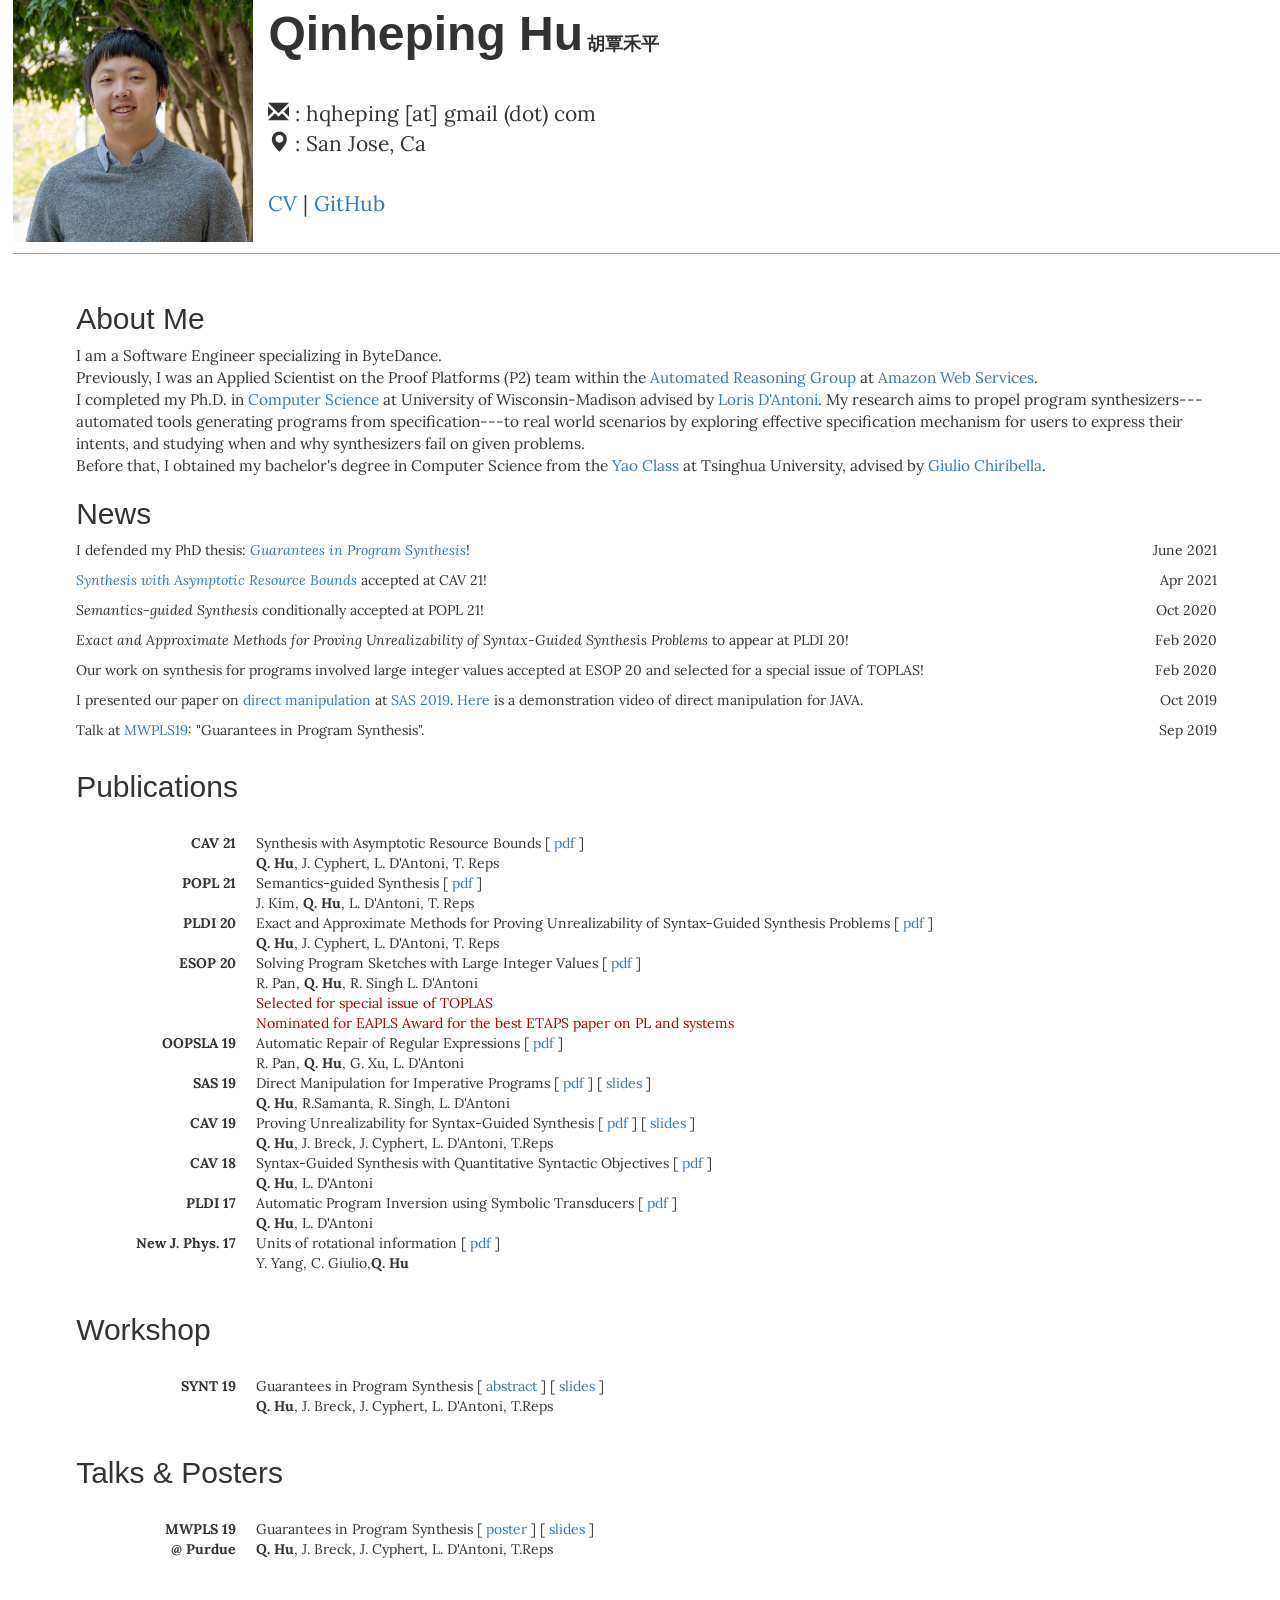
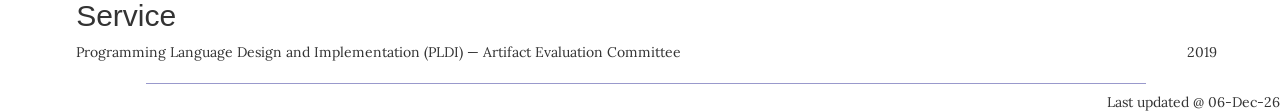
==== index.html @ 0c56cc1c "Revise personal info and job title in index.html Updated contact information and professional detail" ====
<!DOCTYPE html>
<html>
  
<meta name="viewport" content="width=device-width, initial-scale=1.0, minimum-scale=1.0, maximum-scale=1.0, user-scalable=no">

<head>
    	<title>Qinheping Hu</title>
	<link href="https://fonts.googleapis.com/css?family=Lora|Roboto:300,400,500" rel="stylesheet">
    	<link rel="stylesheet" href="https://maxcdn.bootstrapcdn.com/bootstrap/3.3.7/css/bootstrap.min.css">
	<style>
		body{
      font-family: 'Lora', serif;
      margin-left: 1%
		}
    	</style>

    <meta http-equiv="Content-Type" content="text/html;charset=utf-8">
</head>
<body>

    <div id="wrap";>
        <div id="div1" style="float: left"><img style="width: 240px;" src="images/qinhepinghu.png"></div>
        <div id="div2" style="float: left;">
            <table style="text-align: left; width: 100%;margin-left: auto;margin-right: auto;" border="0" cellpadding="2"
            cellspacing="2">
             <tbody>
               <tr>
            <td style="width: 100%;">
            <table style="text-align: left; width: 100%; height: 100%;margin-left: 4%;" border="0" cellpadding="2" cellspacing="2">
              <tbody>
                <tr>
                  <td style="width: 100%;"><span style="font-family: Helvetica,Arial,sans-serif; font-weight: bold;">
          <font size="7.5">Qinheping Hu</font> <font size="4">胡覃禾平</font> </span></td>
                </tr>
                <tr>
                  <td style="width:100%;font-size:150%;">
                  <br><span class="glyphicon glyphicon-envelope"></span> : hqheping [at] gmail (dot) com<br>
          <span class="	glyphicon glyphicon-map-marker"></span> :  San Jose, Ca <br> <br>
          <a href="papers/cv_QinhepingHu.pdf">CV</a> | <a href="https://github.com/qinheping">GitHub</a> <br> </td>

        </tr>
        </tbody>
        </table>
        </td>
        </tr>
        </tbody>
        </table>
        </div>
        </div>
  

<center>
<img style="width: 100%; height: 1px;" alt="&quot;&quot;"
 src="images/PurpleDot.GIF">
</center>
<br>


<table style="text-align: left; width: 90%;margin-left: auto;margin-right: auto;" border="0" cellpadding="2"
 cellspacing="2">
  <tbody>
    <tr>
      <tr>
        <td style="width: 1379px;margin-left: 100px;"><span style="font-family: Helvetica,Arial,sans-serif; font-weight: bold;">
<h2>About Me</h2>
  </td>
</tr>
      <td style="width: 100%;">

          <tr>
		<td style="width: 1000px;margin-left:2em;font-size:110%;">
			I am a Software Engineer specializing in ByteDance.
		<br>
			Previously, I was an Applied Scientist on the Proof Platforms (P2) team within the <a  class="tit" href="https://aws.amazon.com/security/provable-security/"> Automated Reasoning Group</a>  at <a  class="tit" href="https://aws.amazon.com/"> Amazon Web Services</a>. 
      <br>
      I completed my Ph.D. in  <a  class="tit" href="https://www.cs.wisc.edu/"> Computer Science</a> at University of Wisconsin-Madison advised by  <a  class="tit" href="http://pages.cs.wisc.edu/~loris/">Loris D'Antoni</a>.
      My research aims to propel program synthesizers---automated tools generating programs from specification---to real world scenarios by exploring effective specification
      mechanism for users to express their intents, and studying when and why  synthesizers fail on  given problems. <br>
      Before that, I obtained my bachelor's degree in Computer Science from the <a  class="tit" href="http://iiis.tsinghua.edu.cn/en/"> Yao Class</a> at Tsinghua University, advised by <a  class="tit" href="https://i.cs.hku.hk/~giulio/"> Giulio Chiribella</a>.
    </td>

    <tr>
      <td style="width: 1379px;"><span style="font-family: Helvetica,Arial,sans-serif; font-weight: bold;">
<h2>News</h2>
</td>
</tr>
<tr>
  <td style="width: 1000px;font-size:100%;"><p style="text-align:left;">
    I defended my PhD thesis: <a href="papers/Dissertation.pdf"><i>Guarantees in Program Synthesis</i></a>!
    <span style="float:right;">
      June 2021
    </span>
</p></td>
 </tr> 
<tr>
  <td style="width: 1000px;font-size:100%;"><p style="text-align:left;">
    <a href="https://arxiv.org/abs/2103.04188"><i>Synthesis with Asymptotic Resource Bounds</i></a>  accepted at CAV 21!
    <span style="float:right;">
      Apr 2021
    </span>
</p></td>
 </tr>
<tr>
  <td style="width: 1000px;font-size:100%;"><p style="text-align:left;">
    <i>Semantics-guided Synthesis</i> conditionally accepted at POPL 21!
    <span style="float:right;">
      Oct 2020
    </span>
</p></td>
 </tr>
<tr>
  <td style="width: 1000px;font-size:100%;"><p style="text-align:left;">
    <i>Exact and Approximate Methods for Proving Unrealizability of Syntax-Guided Synthesis Problems</i> to appear at PLDI 20!
    <span style="float:right;">
      Feb 2020
    </span>
</p></td>
 </tr>
<tr>
  <td style="width: 1000px;font-size:100%;"><p style="text-align:left;">
    Our work on synthesis for programs involved large integer values accepted at ESOP 20 and selected for a special issue of TOPLAS!
    <span style="float:right;">
      Feb 2020
    </span>
</p></td>
 </tr>

<tr>
  <td style="width: 1000px;font-size:100%;"><p style="text-align:left;">
    I presented our paper on <a  class="tit" href="papers/sas19.pdf"> direct manipulation</a> at <a  class="tit" href="https://staticanalysis.org/sas2019/">SAS 2019</a>.
    <a  class="tit" href="JDial_demo.html">Here</a> is a demonstration video of direct manipulation for JAVA.
    <span style="float:right;">
      Oct 2019
    </span>
</p></td>
 </tr>

<tr>
  <td style="width: 1000px;font-size:100%;"><p style="text-align:left;">
    Talk at <a  class="tit" href="https://purpl.cs.purdue.edu/kickoff.html"> MWPLS19</a>: "Guarantees in Program Synthesis".
    <span style="float:right;">
      Sep 2019
    </span>
</p></td>
 </tr>

          <tr>
            <td style="width: 1379px;"><span style="font-family: Helvetica,Arial,sans-serif; font-weight: bold;">
		<h2>Publications</h2><br>
	    </td>
	  </tr>
	  <tr>
	    <td style="width: 1379px;font-size:100%;">

 		 <dl class="dl-horizontal">
      <dt>
        CAV 21
    </dt>
    <dd >
        <span class="tit">Synthesis with Asymptotic Resource Bounds </span>
        [ <a href="https://arxiv.org/abs/2103.04188">pdf</a> ]
        <br />
        <span class="aut"><b>Q. Hu</b>, J. Cyphert, L. D'Antoni, T. Reps</span>
    </dd>

        <dt>
        POPL 21
    </dt>
    <dd >
        <span class="tit">Semantics-guided Synthesis </span>
        [ <a href="https://arxiv.org/abs/2008.09836">pdf</a> ]
        <br />
        <span class="aut"> J. Kim,     <b>Q. Hu</b>, L. D'Antoni, T. Reps</span>
    </dd>

       <dt>
       PLDI 20
   </dt>
   <dd >
       <span class="tit">Exact and Approximate Methods for Proving Unrealizability of Syntax-Guided Synthesis Problems</span>
       [ <a href="papers/pldi20.pdf">pdf</a> ]
       <br />
       <span class="aut"><b>Q. Hu</b>, J. Cyphert, L. D'Antoni, T. Reps</span>
   </dd>

        <dt>
        ESOP 20
    </dt>
    <dd >
        <span class="tit">Solving Program Sketches with Large Integer Values</span>
        [ <a href="papers/esop20.pdf">pdf</a> ]
        <br />
        <span class="aut">R. Pan, <b>Q. Hu</b>, R. Singh L. D'Antoni</span>
        <br />
        <font color="#B00000 ">
          Selected for special issue of TOPLAS
          <br />
          Nominated for EAPLS Award for the best ETAPS paper on PL and systems
        </font>
    </dd>
       <dt>
         OOPSLA 19
     </dt>
     <dd >
         <span class="tit">Automatic Repair of Regular Expressions</span>
         [ <a href="papers/oopsla19.pdf">pdf</a> ]
         <br />
         <span class="aut">R. Pan, <b>Q. Hu</b>, G. Xu, L. D'Antoni</span>
     </dd>
       <dt>
                         SAS 19
                     </dt>
                     <dd >
                         <span class="tit">Direct Manipulation for Imperative Programs</span>
                                                [ <a href="papers/sas19.pdf">pdf</a> ] [ <a href="slides/sas19_slides.pdf">slides</a> ]
                         <br />
                         <span class="aut"><b>Q. Hu</b>, R.Samanta, R. Singh, L. D'Antoni</span>
                     </dd>
                     <dt>
                       CAV 19
                   </dt>
                   <dd >
                       <span class="tit">Proving Unrealizability for Syntax-Guided Synthesis</span>
                       [ <a href="papers/cav19.pdf">pdf</a> ] [ <a href="slides/cav19_slides.pdf">slides</a> ]
                       <br />
                       <span class="aut"><b>Q. Hu</b>, J. Breck, J. Cyphert, L. D'Antoni, T.Reps</span>
                   </dd>
			                <dt>
                        CAV 18
                    </dt>
                    <dd >
                        <span class="tit">Syntax-Guided Synthesis with Quantitative
Syntactic Objectives</span>
                        [ <a href="papers/QSyGuS.pdf">pdf</a> ]
                        <br />
                        <span class="aut"><b>Q. Hu</b>, L. D'Antoni</span>
                    </dd>
                    <dt>
                        PLDI 17
                    </dt>
                    <dd >
                        <span class="tit">Automatic Program Inversion using Symbolic Transducers</span>
                        [ <a href="papers/pldi17.pdf">pdf</a> ]
                        <br />
                        <span class="aut"><b>Q. Hu</b>, L. D'Antoni</span>
                    </dd>

                    <dt>
                        New J. Phys. 17
                    </dt>
                    <dd >
                        <span class="tit">Units of rotational information</span>
                        [ <a href="papers/newjphy17.pdf">pdf</a> ]
                        <br />
                        <span class="aut">Y. Yang, C. Giulio,<b>Q. Hu</b></span>
                    </dd>
		 </dl>
            </td>

          </tr>

                <tr>
                  <td style="width: 1379px;"><span style="font-family: Helvetica,Arial,sans-serif; font-weight: bold;">
          <h2>Workshop</h2><br>
            </td>
          </tr>
          <tr>
            <td style="width: 1379px;font-size:100%;">

           <dl class="dl-horizontal">
             <dt>
               SYNT 19
           </dt>
           <dd >
               <span class="tit">Guarantees in Program Synthesis</span>
               [ <a href="papers/synt19.pdf">abstract</a> ] [ <a href="slides/synt19_slides.pdf">slides</a> ]
               <br />
               <span class="aut"><b>Q. Hu</b>, J. Breck, J. Cyphert, L. D'Antoni, T.Reps</span>
           </dd>
           </dl>
                  </td>

                </tr>

                <tr>
                    <td style="width: 1379px;"><span style="font-family: Helvetica,Arial,sans-serif; font-weight: bold;">
            <h2>Talks & Posters</h2><br>
              </td>
            </tr>
            <tr>
              <td style="width: 1379px;font-size:100%;">

             <dl class="dl-horizontal">
               <dt>
                 MWPLS 19 <br>@ Purdue
             </dt>
             <dd >
                 <span class="tit">Guarantees in Program Synthesis</span>
                 [ <a href="slides/MWPLS19_poster">poster</a> ] [ <a href="slides/MWPLS19.pdf">slides</a> ]
                 <br />
                 <span class="aut"><b>Q. Hu</b>, J. Breck, J. Cyphert, L. D'Antoni, T.Reps</span>
             </dd>
             </dl>
                    </td>

                  </tr>
          <tr>
            <td style="width: 1379px;"><span style="font-family: Helvetica,Arial,sans-serif; font-weight: bold;">
    <h2>Service</h2>
      </td>
    </tr>
    <tr>
      <td style="width: 879px;font-size:100%;">
          <p style="text-align:left;">
              Programming Language Design and Implementation (PLDI) — Artifact Evaluation Committee
              <span style="float:right;">
                2019
              </span>
          </p>

            </td>

          </tr>
  </tbody>
</table>

<center>
<img style="width: 1000px; height: 1px;" alt="&quot;&quot;"
 src="images/PurpleDot.GIF">
</center>

<div align="right">
<script
  type="text/JavaScript"
  language="JavaScript">
<!--
//
// format date as dd-mmm-yy
// example: 12-Jan-99
//
function date_ddmmmyy(date)
{
  var d = date.getDate();
  var m = date.getMonth() + 1;
  var y = date.getYear();

  // handle different year values
  // returned by IE and NS in
  // the year 2000.
  if(y >= 2000)
  {
    y -= 2000;
  }
  if(y >= 100)
  {
    y -= 100;
  }

  // could use splitString() here
  // but the following method is
  // more compatible
  var mmm =
    ( 1==m)?'Jan':( 2==m)?'Feb':(3==m)?'Mar':
    ( 4==m)?'Apr':( 5==m)?'May':(6==m)?'Jun':
    ( 7==m)?'Jul':( 8==m)?'Aug':(9==m)?'Sep':
    (10==m)?'Oct':(11==m)?'Nov':'Dec';

  return "" +
    (d<10?"0"+d:d) + "-" +
    mmm + "-" +
    (y<10?"0"+y:y);
}


//
// get last modified date of the
// current document.
//
function date_lastmodified()
{
  var lmd = document.lastModified;
  var s   = "Unknown";
  var d1;

  // check if we have a valid date
  // before proceeding
  if(0 != (d1=Date.parse(lmd)))
  {
    s = "" + date_ddmmmyy(new Date(d1));
  }

  return s;
}

//
// finally display the last modified date
// as DD-MMM-YY
//
document.write(
  "Last updated @ " +
  date_lastmodified() );

// -->
</script>
</div>

</body>
</html>
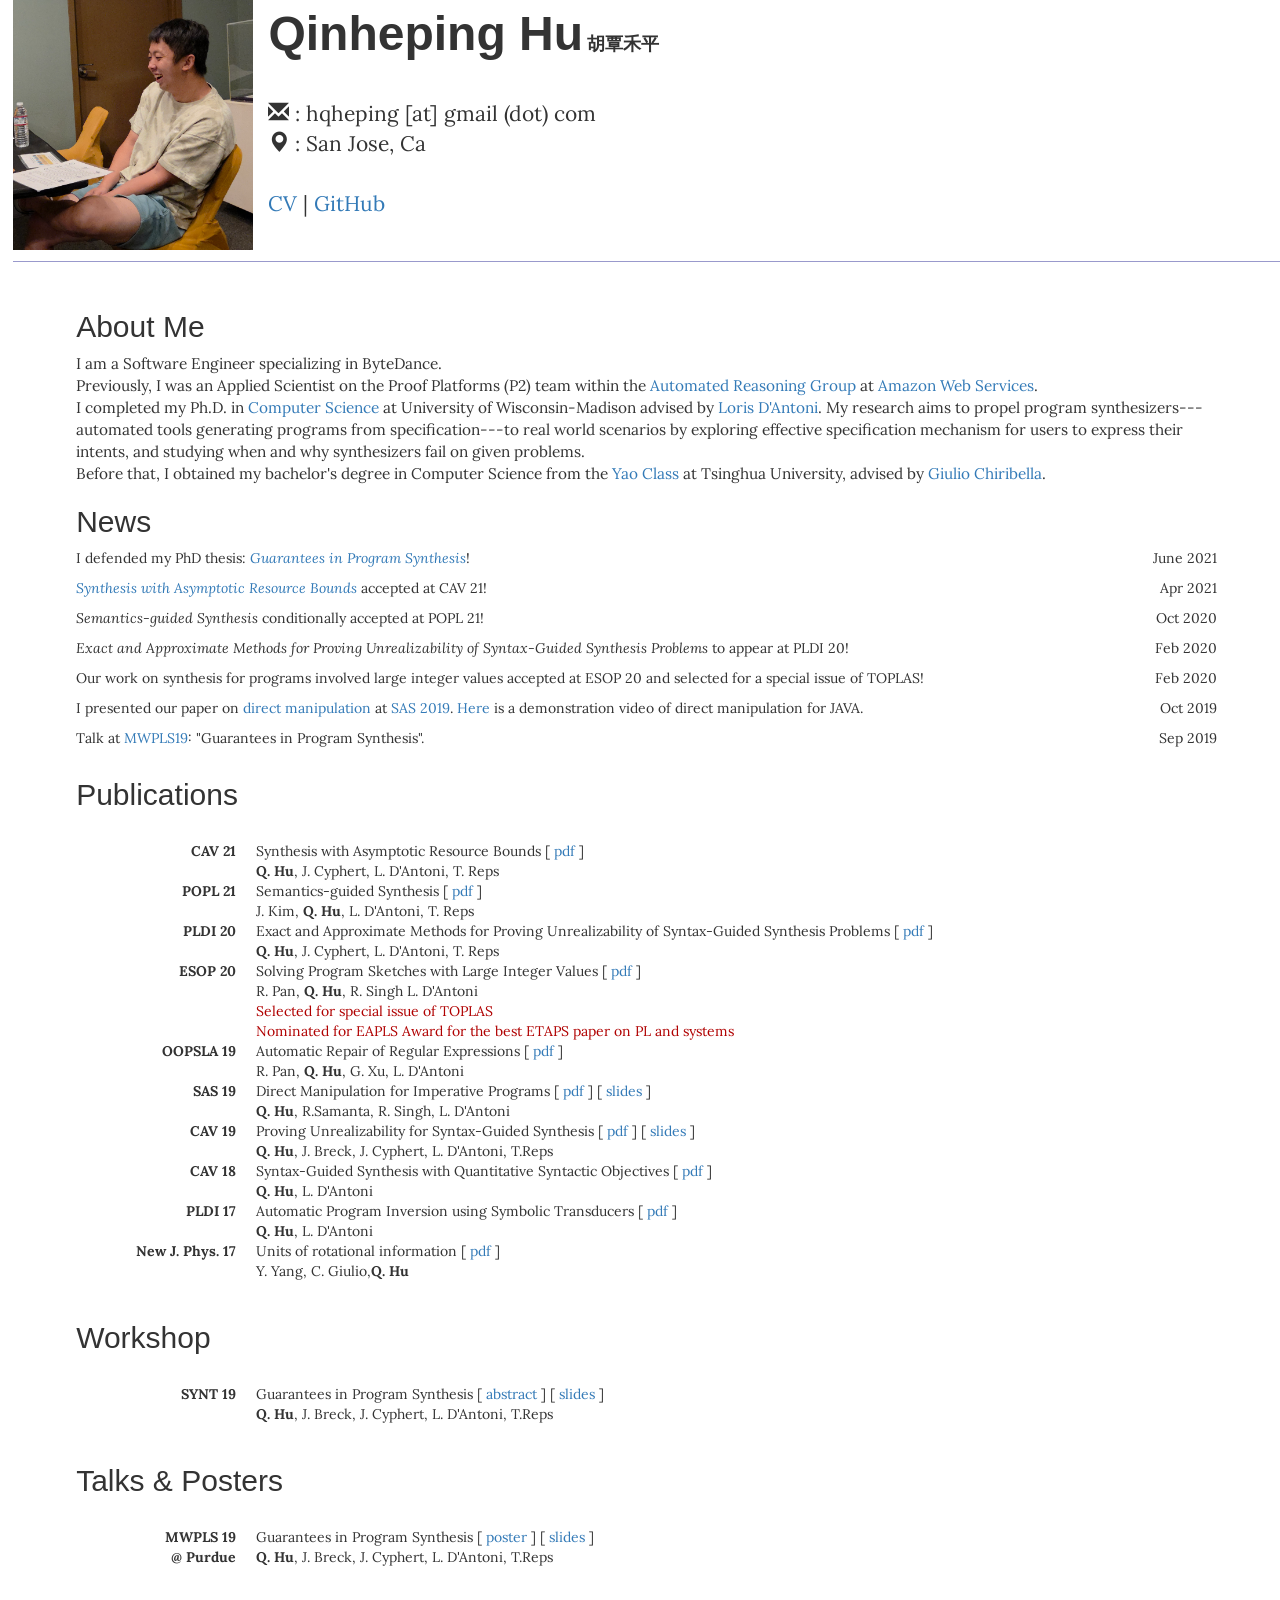
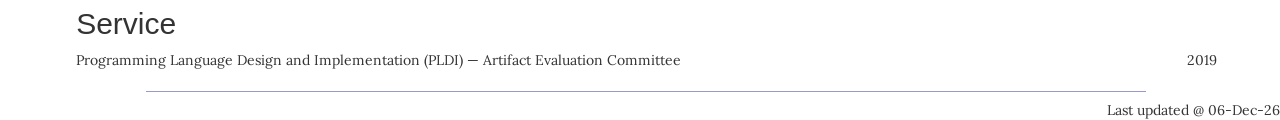
==== commit 389c06c9: "Update image source in index.html" ====
--- a/index.html
+++ b/index.html
@@ -19,7 +19,7 @@
 <body>
 
     <div id="wrap";>
-        <div id="div1" style="float: left"><img style="width: 240px;" src="images/qinhepinghu.png"></div>
+        <div id="div1" style="float: left"><img style="width: 240px;" src="images/personal2025.jpg"></div>
         <div id="div2" style="float: left;">
             <table style="text-align: left; width: 100%;margin-left: auto;margin-right: auto;" border="0" cellpadding="2"
             cellspacing="2">
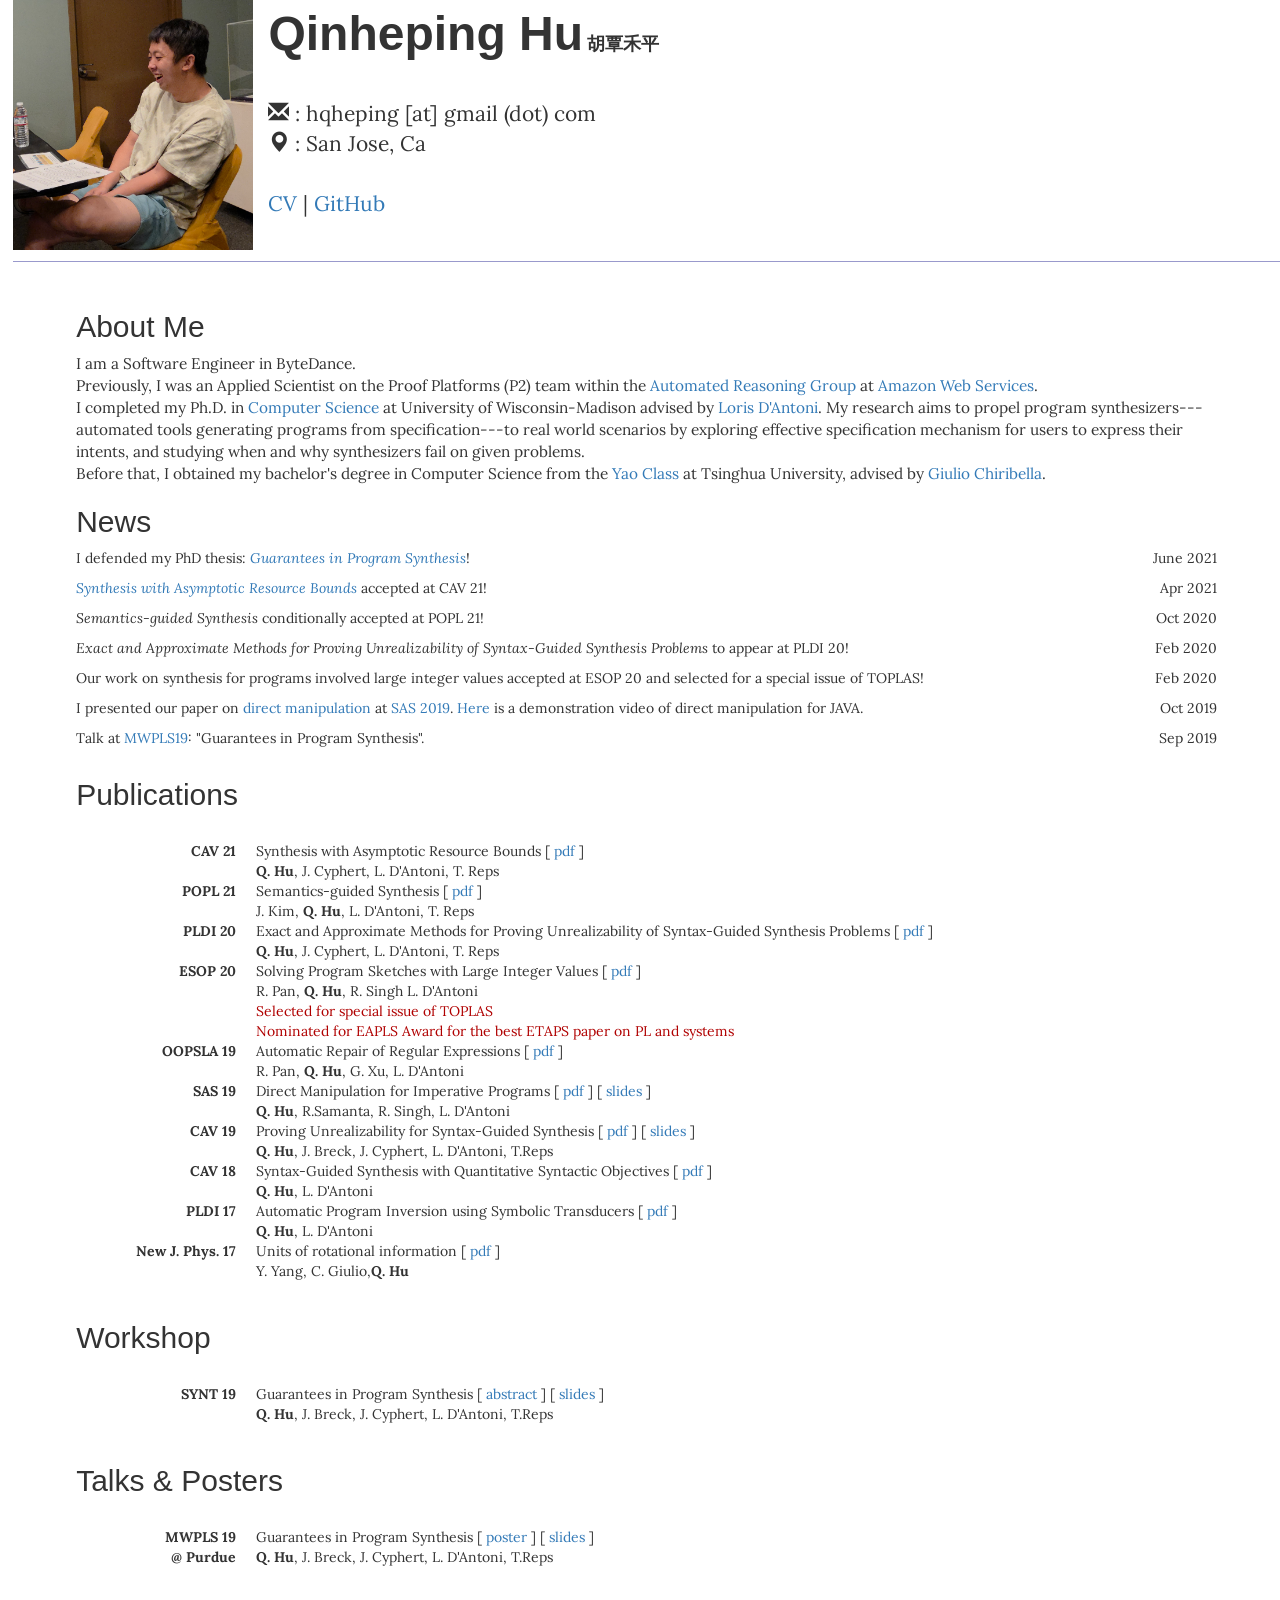
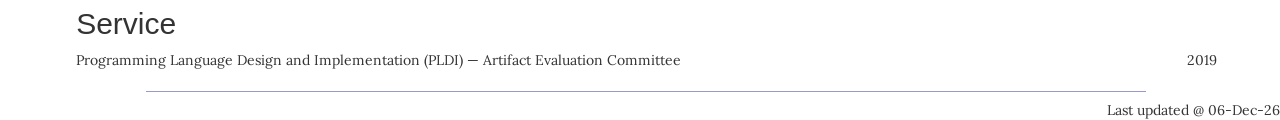
==== commit bd67f6d5: "Update index.html" ====
--- a/index.html
+++ b/index.html
@@ -69,7 +69,7 @@
 
           <tr>
 		<td style="width: 1000px;margin-left:2em;font-size:110%;">
-			I am a Software Engineer specializing in ByteDance.
+			I am a Software Engineer in ByteDance.
 		<br>
 			Previously, I was an Applied Scientist on the Proof Platforms (P2) team within the <a  class="tit" href="https://aws.amazon.com/security/provable-security/"> Automated Reasoning Group</a>  at <a  class="tit" href="https://aws.amazon.com/"> Amazon Web Services</a>. 
       <br>
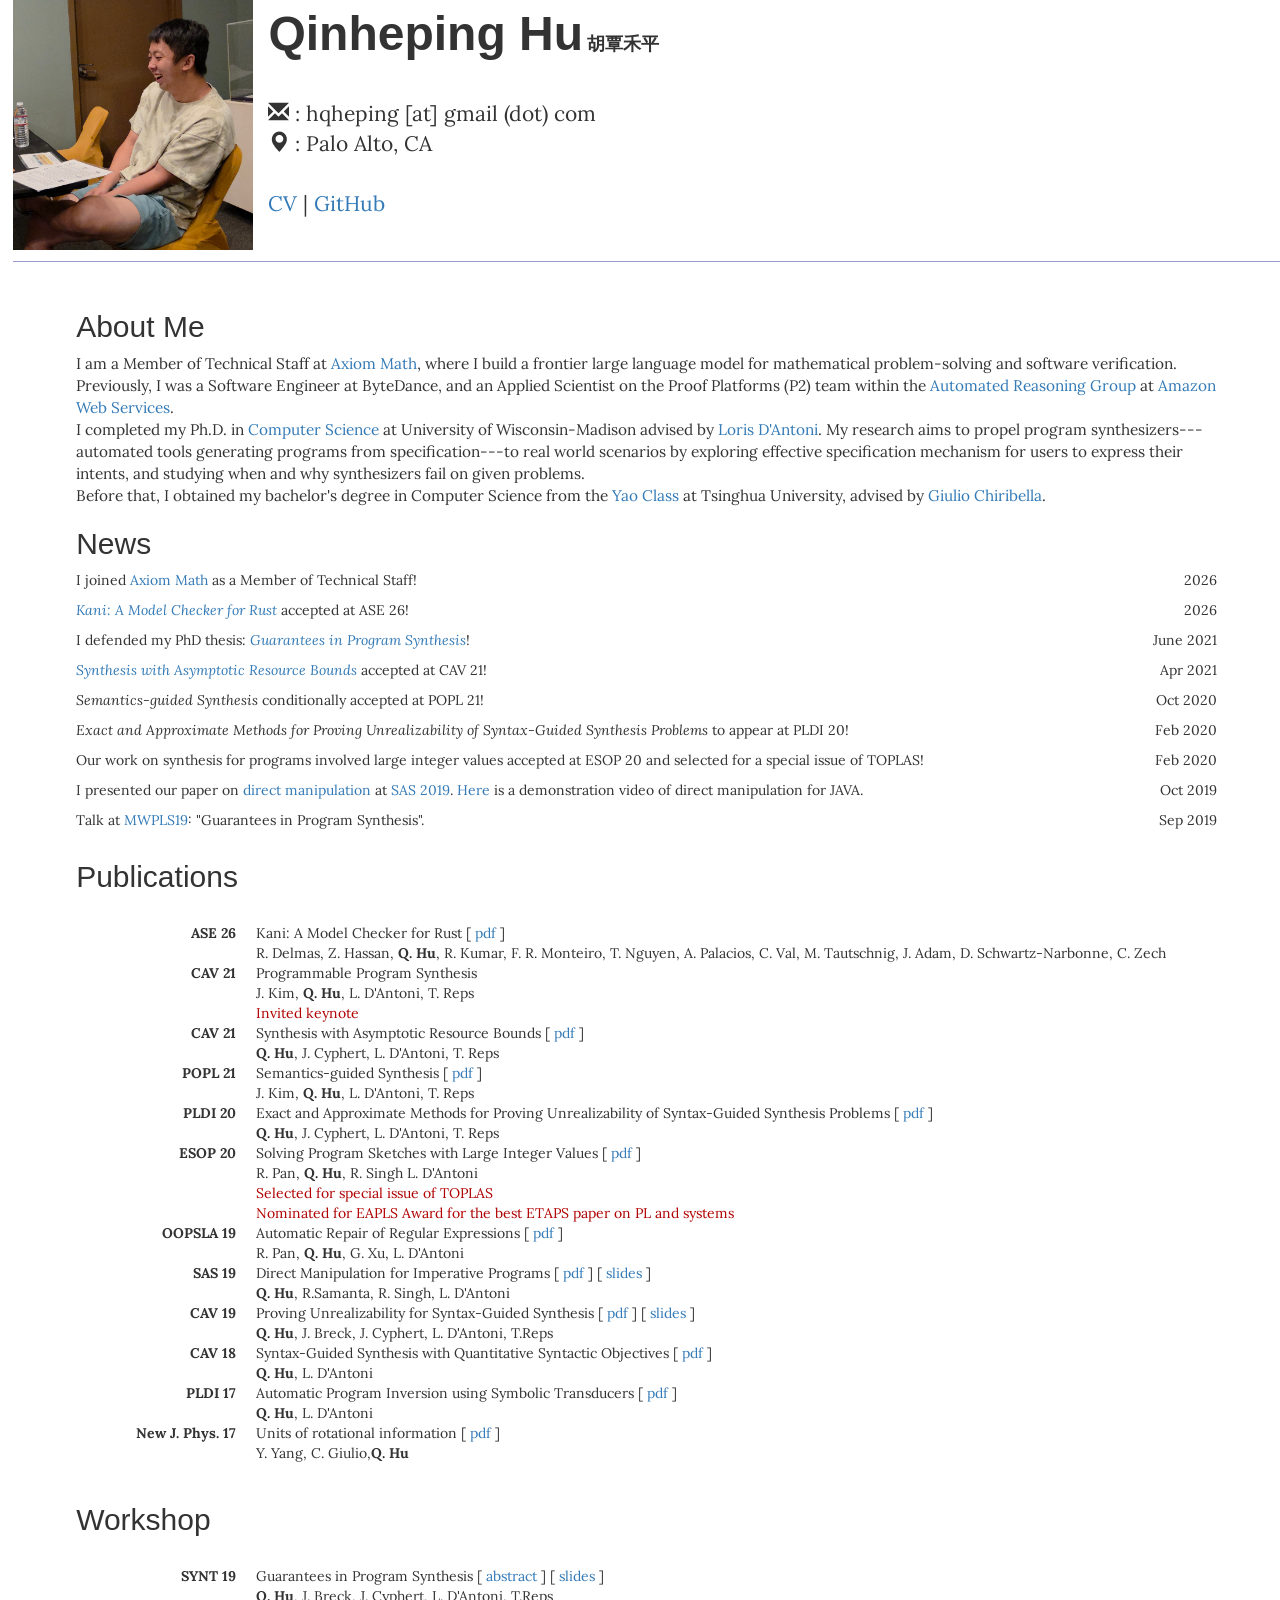
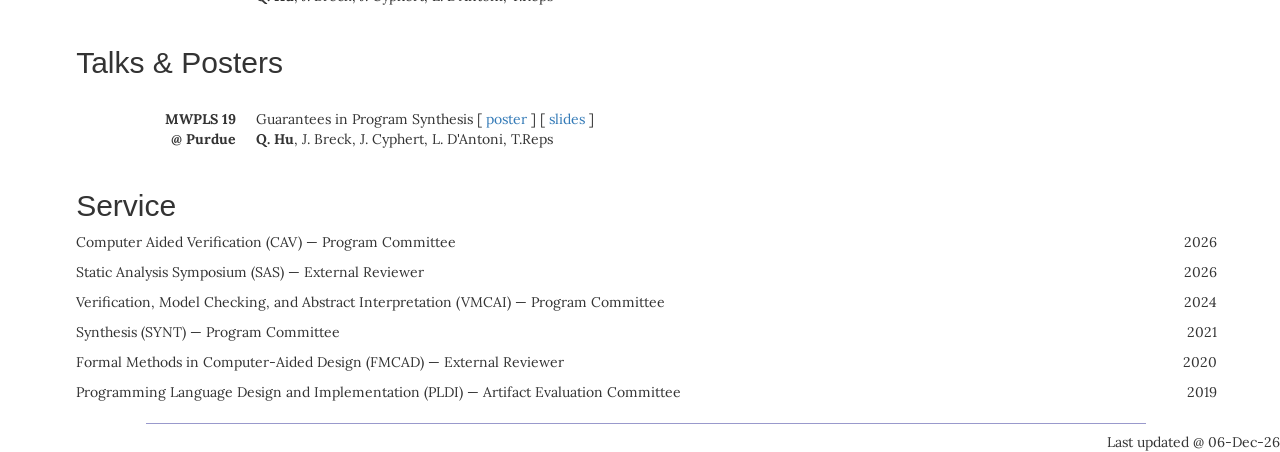
==== commit 3ca316d8: "Update homepage from CV (Aug 2026) - About Me: current role is Member of Technical Staff at Axiom Ma" ====
--- a/index.html
+++ b/index.html
@@ -35,7 +35,7 @@
                 <tr>
                   <td style="width:100%;font-size:150%;">
                   <br><span class="glyphicon glyphicon-envelope"></span> : hqheping [at] gmail (dot) com<br>
-          <span class="	glyphicon glyphicon-map-marker"></span> :  San Jose, Ca <br> <br>
+          <span class="	glyphicon glyphicon-map-marker"></span> :  Palo Alto, CA <br> <br>
           <a href="papers/cv_QinhepingHu.pdf">CV</a> | <a href="https://github.com/qinheping">GitHub</a> <br> </td>
 
         </tr>
@@ -69,9 +69,9 @@
 
           <tr>
 		<td style="width: 1000px;margin-left:2em;font-size:110%;">
-			I am a Software Engineer in ByteDance.
+			I am a Member of Technical Staff at <a  class="tit" href="https://axiommath.ai/">Axiom Math</a>, where I build a frontier large language model for mathematical problem-solving and software verification.
 		<br>
-			Previously, I was an Applied Scientist on the Proof Platforms (P2) team within the <a  class="tit" href="https://aws.amazon.com/security/provable-security/"> Automated Reasoning Group</a>  at <a  class="tit" href="https://aws.amazon.com/"> Amazon Web Services</a>. 
+			Previously, I was a Software Engineer at ByteDance, and an Applied Scientist on the Proof Platforms (P2) team within the <a  class="tit" href="https://aws.amazon.com/security/provable-security/"> Automated Reasoning Group</a>  at <a  class="tit" href="https://aws.amazon.com/"> Amazon Web Services</a>. 
       <br>
       I completed my Ph.D. in  <a  class="tit" href="https://www.cs.wisc.edu/"> Computer Science</a> at University of Wisconsin-Madison advised by  <a  class="tit" href="http://pages.cs.wisc.edu/~loris/">Loris D'Antoni</a>.
       My research aims to propel program synthesizers---automated tools generating programs from specification---to real world scenarios by exploring effective specification
@@ -84,6 +84,22 @@
 <h2>News</h2>
 </td>
 </tr>
+<tr>
+  <td style="width: 1000px;font-size:100%;"><p style="text-align:left;">
+    I joined <a href="https://axiommath.ai/">Axiom Math</a> as a Member of Technical Staff!
+    <span style="float:right;">
+      2026
+    </span>
+</p></td>
+ </tr>
+<tr>
+  <td style="width: 1000px;font-size:100%;"><p style="text-align:left;">
+    <a href="https://arxiv.org/abs/2607.01504"><i>Kani: A Model Checker for Rust</i></a> accepted at ASE 26!
+    <span style="float:right;">
+      2026
+    </span>
+</p></td>
+ </tr>
 <tr>
   <td style="width: 1000px;font-size:100%;"><p style="text-align:left;">
     I defended my PhD thesis: <a href="papers/Dissertation.pdf"><i>Guarantees in Program Synthesis</i></a>!
@@ -153,6 +169,29 @@
 	    <td style="width: 1379px;font-size:100%;">
 
  		 <dl class="dl-horizontal">
+      <dt>
+        ASE 26
+    </dt>
+    <dd >
+        <span class="tit">Kani: A Model Checker for Rust </span>
+        [ <a href="https://arxiv.org/abs/2607.01504">pdf</a> ]
+        <br />
+        <span class="aut">R. Delmas, Z. Hassan, <b>Q. Hu</b>, R. Kumar, F. R. Monteiro, T. Nguyen, A. Palacios, C. Val, M. Tautschnig, J. Adam, D. Schwartz-Narbonne, C. Zech</span>
+    </dd>
+
+      <dt>
+        CAV 21
+    </dt>
+    <dd >
+        <span class="tit">Programmable Program Synthesis </span>
+        <br />
+        <span class="aut"> J. Kim, <b>Q. Hu</b>, L. D'Antoni, T. Reps</span>
+        <br />
+        <font color="#B00000 ">
+          Invited keynote
+        </font>
+    </dd>
+
       <dt>
         CAV 21
     </dt>
@@ -312,6 +351,36 @@
     <tr>
       <td style="width: 879px;font-size:100%;">
           <p style="text-align:left;">
+              Computer Aided Verification (CAV) — Program Committee
+              <span style="float:right;">
+                2026
+              </span>
+          </p>
+          <p style="text-align:left;">
+              Static Analysis Symposium (SAS) — External Reviewer
+              <span style="float:right;">
+                2026
+              </span>
+          </p>
+          <p style="text-align:left;">
+              Verification, Model Checking, and Abstract Interpretation (VMCAI) — Program Committee
+              <span style="float:right;">
+                2024
+              </span>
+          </p>
+          <p style="text-align:left;">
+              Synthesis (SYNT) — Program Committee
+              <span style="float:right;">
+                2021
+              </span>
+          </p>
+          <p style="text-align:left;">
+              Formal Methods in Computer-Aided Design (FMCAD) — External Reviewer
+              <span style="float:right;">
+                2020
+              </span>
+          </p>
+          <p style="text-align:left;">
               Programming Language Design and Implementation (PLDI) — Artifact Evaluation Committee
               <span style="float:right;">
                 2019
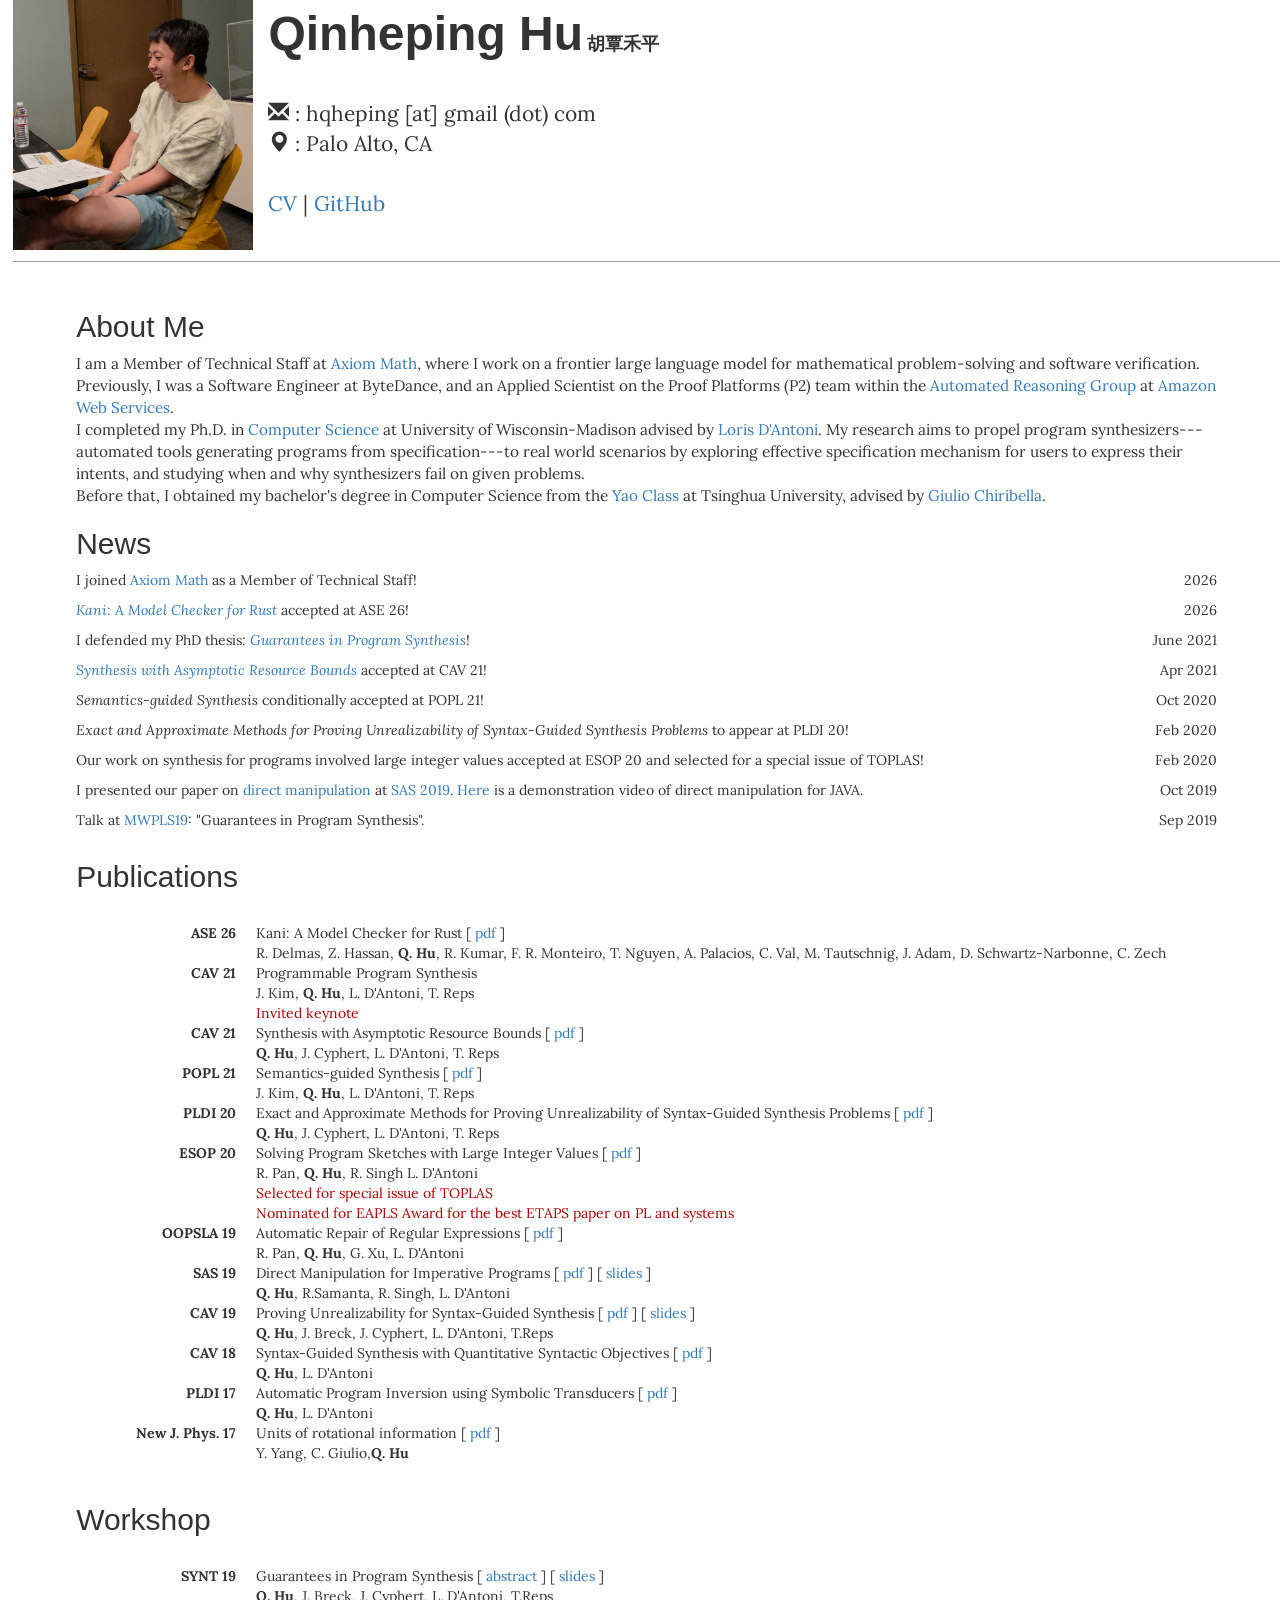
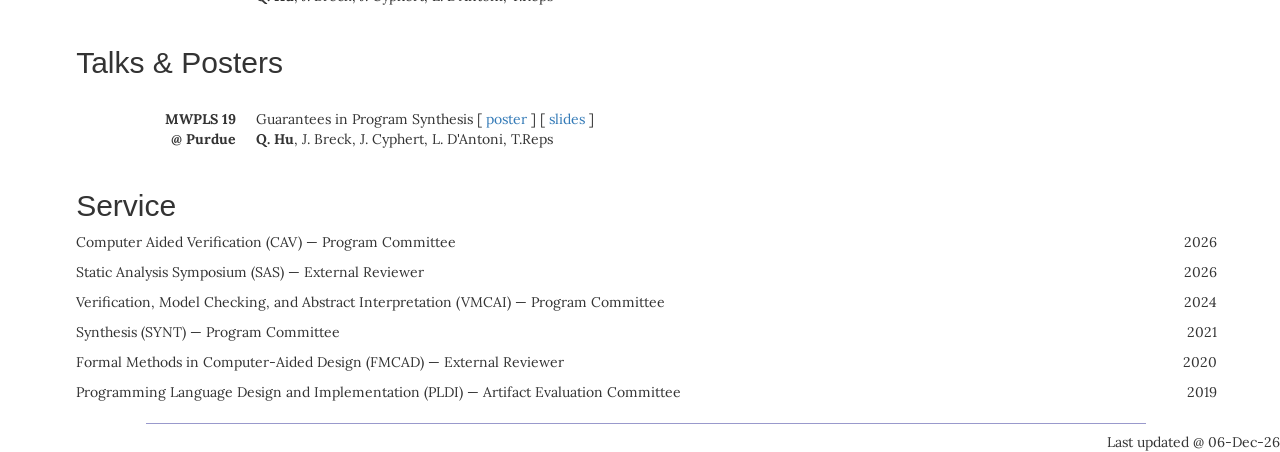
==== commit 47207e32: "About Me: 'I build' -> 'I work on' a frontier LLM" ====
--- a/index.html
+++ b/index.html
@@ -69,7 +69,7 @@
 
           <tr>
 		<td style="width: 1000px;margin-left:2em;font-size:110%;">
-			I am a Member of Technical Staff at <a  class="tit" href="https://axiommath.ai/">Axiom Math</a>, where I build a frontier large language model for mathematical problem-solving and software verification.
+			I am a Member of Technical Staff at <a  class="tit" href="https://axiommath.ai/">Axiom Math</a>, where I work on a frontier large language model for mathematical problem-solving and software verification.
 		<br>
 			Previously, I was a Software Engineer at ByteDance, and an Applied Scientist on the Proof Platforms (P2) team within the <a  class="tit" href="https://aws.amazon.com/security/provable-security/"> Automated Reasoning Group</a>  at <a  class="tit" href="https://aws.amazon.com/"> Amazon Web Services</a>. 
       <br>
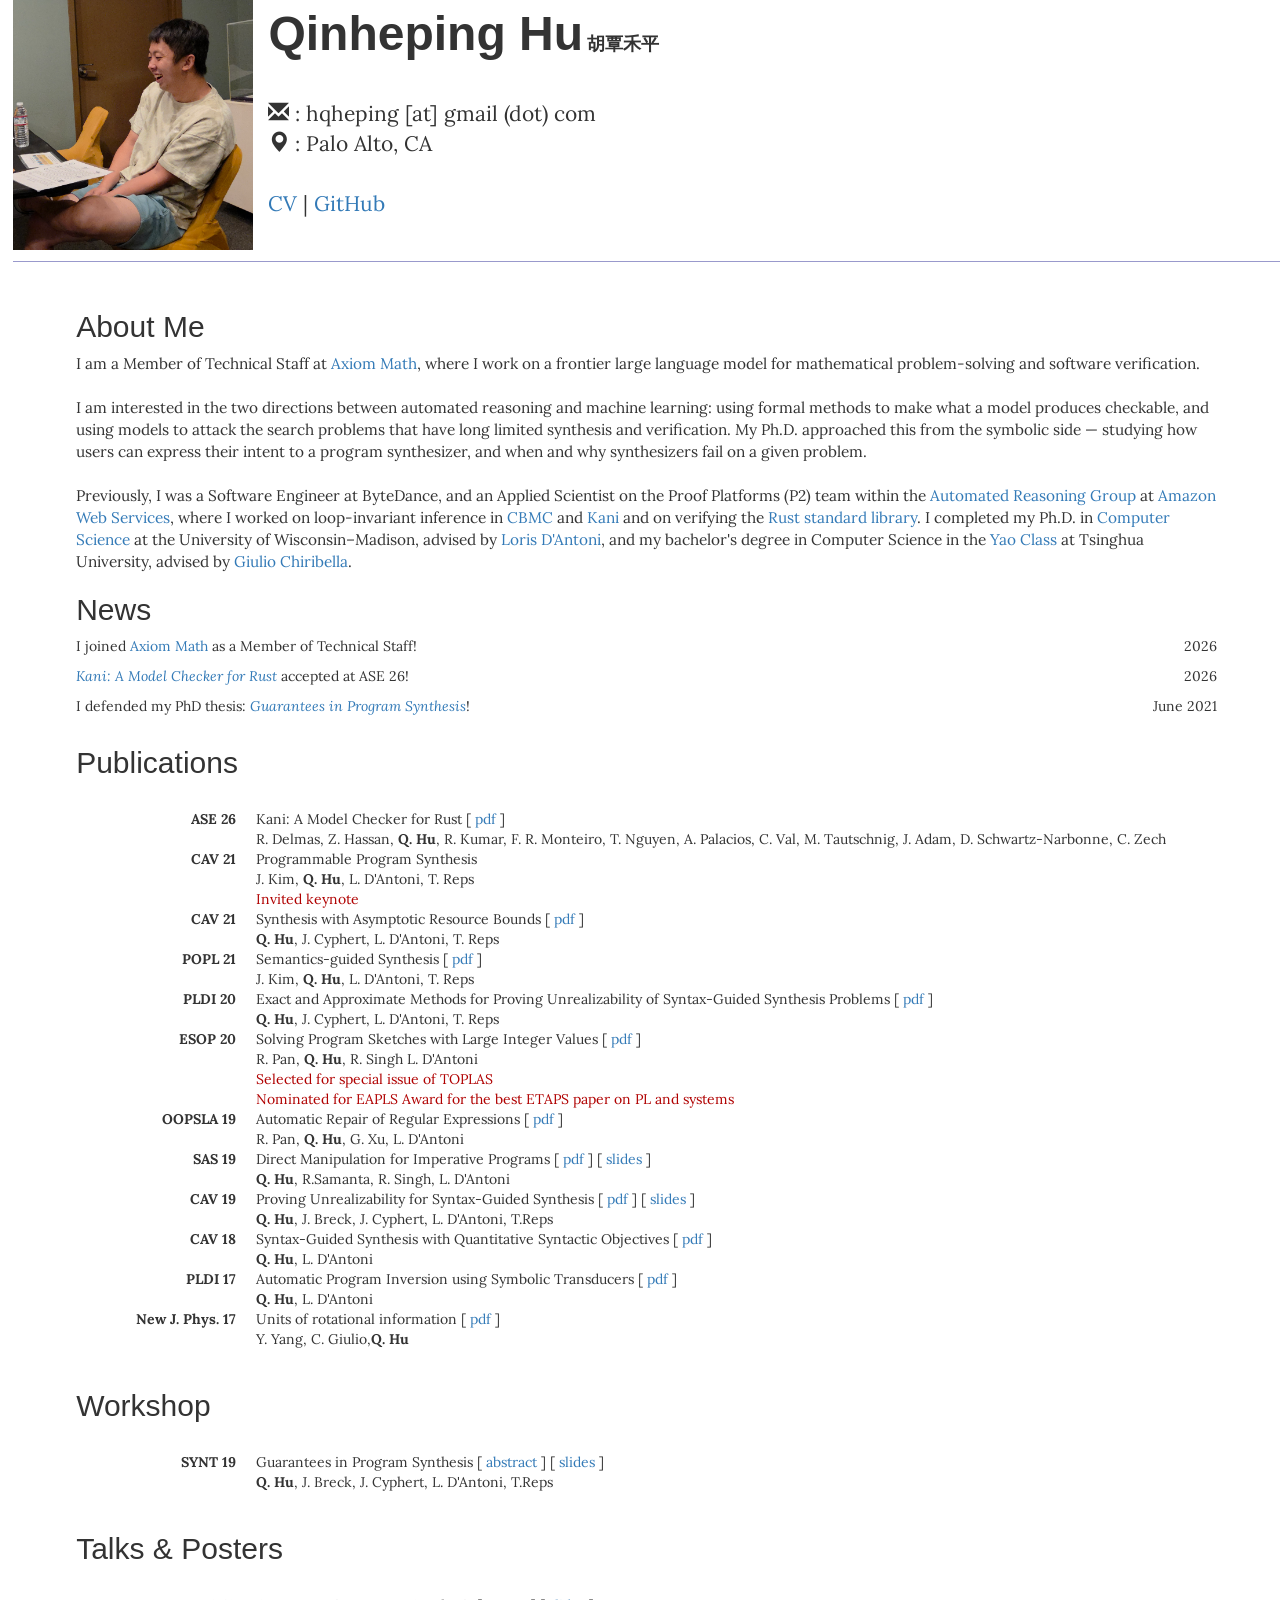
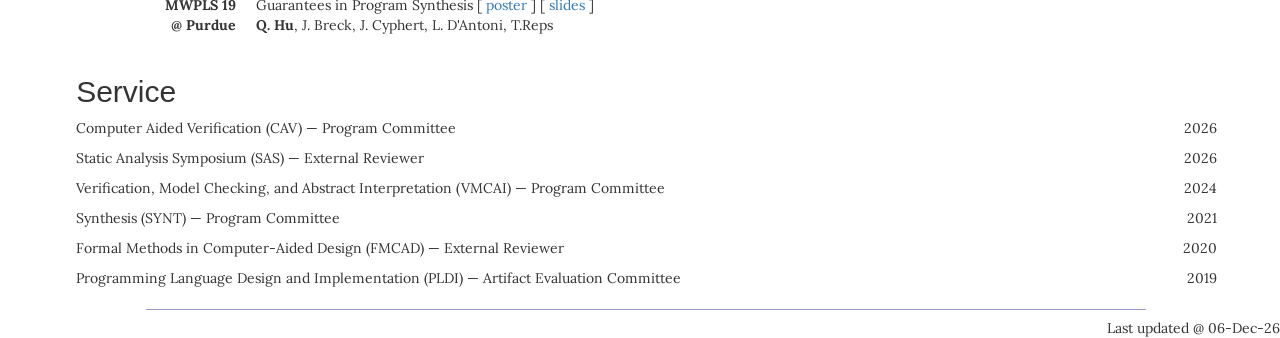
==== commit f8529c87: "Rewrite About Me and trim stale News entries About Me is now three paragraphs: current role, researc" ====
--- a/index.html
+++ b/index.html
@@ -4,7 +4,43 @@
 <meta name="viewport" content="width=device-width, initial-scale=1.0, minimum-scale=1.0, maximum-scale=1.0, user-scalable=no">
 
 <head>
-    	<title>Qinheping Hu</title>
+    	<title>Qinheping Hu 胡覃禾平</title>
+	<link rel="canonical" href="https://heping.me/">
+	<meta name="description" content="Qinheping Hu (胡覃禾平) — Member of Technical Staff at Axiom Math. Frontier LLMs for mathematical problem-solving and software verification. Previously AWS Automated Reasoning Group; PhD, UW-Madison.">
+	<meta name="author" content="Qinheping Hu">
+
+	<meta property="og:type" content="profile">
+	<meta property="og:site_name" content="Qinheping Hu">
+	<meta property="og:title" content="Qinheping Hu 胡覃禾平">
+	<meta property="og:description" content="Member of Technical Staff at Axiom Math. Frontier LLMs for mathematical problem-solving and software verification. Previously AWS Automated Reasoning Group; PhD, UW-Madison.">
+	<meta property="og:url" content="https://heping.me/">
+	<meta property="og:image" content="https://heping.me/images/personal2025.jpg">
+	<meta name="twitter:card" content="summary">
+
+	<script type="application/ld+json">
+	{
+	  "@context": "https://schema.org",
+	  "@type": "Person",
+	  "name": "Qinheping Hu",
+	  "alternateName": "胡覃禾平",
+	  "url": "https://heping.me/",
+	  "image": "https://heping.me/images/personal2025.jpg",
+	  "jobTitle": "Member of Technical Staff",
+	  "worksFor": { "@type": "Organization", "name": "Axiom Math", "url": "https://axiommath.ai/" },
+	  "alumniOf": [
+	    { "@type": "CollegeOrUniversity", "name": "University of Wisconsin\u2013Madison", "url": "https://www.cs.wisc.edu/" },
+	    { "@type": "CollegeOrUniversity", "name": "Tsinghua University", "url": "https://iiis.tsinghua.edu.cn/en/" }
+	  ],
+	  "knowsAbout": ["Program Synthesis", "Program Verification", "Formal Methods", "Large Language Models"],
+	  "sameAs": [
+	    "https://github.com/qinheping",
+	    "https://scholar.google.com/citations?user=VE1m398AAAAJ&hl=en",
+	    "https://dblp.org/pid/201/4822.html",
+	    "https://www.linkedin.com/in/qinheping-hu-5a8708107/",
+	    "https://pages.cs.wisc.edu/~qhu28/"
+	  ]
+	}
+	</script>
 	<link href="https://fonts.googleapis.com/css?family=Lora|Roboto:300,400,500" rel="stylesheet">
     	<link rel="stylesheet" href="https://maxcdn.bootstrapcdn.com/bootstrap/3.3.7/css/bootstrap.min.css">
 	<style>
@@ -70,13 +106,15 @@
           <tr>
 		<td style="width: 1000px;margin-left:2em;font-size:110%;">
 			I am a Member of Technical Staff at <a  class="tit" href="https://axiommath.ai/">Axiom Math</a>, where I work on a frontier large language model for mathematical problem-solving and software verification.
-		<br>
-			Previously, I was a Software Engineer at ByteDance, and an Applied Scientist on the Proof Platforms (P2) team within the <a  class="tit" href="https://aws.amazon.com/security/provable-security/"> Automated Reasoning Group</a>  at <a  class="tit" href="https://aws.amazon.com/"> Amazon Web Services</a>. 
-      <br>
-      I completed my Ph.D. in  <a  class="tit" href="https://www.cs.wisc.edu/"> Computer Science</a> at University of Wisconsin-Madison advised by  <a  class="tit" href="http://pages.cs.wisc.edu/~loris/">Loris D'Antoni</a>.
-      My research aims to propel program synthesizers---automated tools generating programs from specification---to real world scenarios by exploring effective specification
-      mechanism for users to express their intents, and studying when and why  synthesizers fail on  given problems. <br>
-      Before that, I obtained my bachelor's degree in Computer Science from the <a  class="tit" href="http://iiis.tsinghua.edu.cn/en/"> Yao Class</a> at Tsinghua University, advised by <a  class="tit" href="https://i.cs.hku.hk/~giulio/"> Giulio Chiribella</a>.
+      <br><br>
+      I am interested in the two directions between automated reasoning and machine learning: using formal methods to make what a model produces checkable, and using models
+      to attack the search problems that have long limited synthesis and verification. My Ph.D. approached this from the symbolic side &mdash; studying how users can express
+      their intent to a program synthesizer, and when and why synthesizers fail on a given problem.
+      <br><br>
+			Previously, I was a Software Engineer at ByteDance, and an Applied Scientist on the Proof Platforms (P2) team within the <a  class="tit" href="https://aws.amazon.com/security/provable-security/"> Automated Reasoning Group</a>  at <a  class="tit" href="https://aws.amazon.com/"> Amazon Web Services</a>,
+      where I worked on loop-invariant inference in <a  class="tit" href="https://github.com/diffblue/cbmc">CBMC</a> and <a  class="tit" href="https://github.com/model-checking/kani">Kani</a> and on verifying the <a  class="tit" href="https://github.com/model-checking/verify-rust-std">Rust standard library</a>.
+      I completed my Ph.D. in  <a  class="tit" href="https://www.cs.wisc.edu/"> Computer Science</a> at the University of Wisconsin&ndash;Madison, advised by  <a  class="tit" href="http://pages.cs.wisc.edu/~loris/">Loris D'Antoni</a>,
+      and my bachelor's degree in Computer Science in the <a  class="tit" href="http://iiis.tsinghua.edu.cn/en/"> Yao Class</a> at Tsinghua University, advised by <a  class="tit" href="https://i.cs.hku.hk/~giulio/"> Giulio Chiribella</a>.
     </td>
 
     <tr>
@@ -108,57 +146,6 @@
     </span>
 </p></td>
  </tr> 
-<tr>
-  <td style="width: 1000px;font-size:100%;"><p style="text-align:left;">
-    <a href="https://arxiv.org/abs/2103.04188"><i>Synthesis with Asymptotic Resource Bounds</i></a>  accepted at CAV 21!
-    <span style="float:right;">
-      Apr 2021
-    </span>
-</p></td>
- </tr>
-<tr>
-  <td style="width: 1000px;font-size:100%;"><p style="text-align:left;">
-    <i>Semantics-guided Synthesis</i> conditionally accepted at POPL 21!
-    <span style="float:right;">
-      Oct 2020
-    </span>
-</p></td>
- </tr>
-<tr>
-  <td style="width: 1000px;font-size:100%;"><p style="text-align:left;">
-    <i>Exact and Approximate Methods for Proving Unrealizability of Syntax-Guided Synthesis Problems</i> to appear at PLDI 20!
-    <span style="float:right;">
-      Feb 2020
-    </span>
-</p></td>
- </tr>
-<tr>
-  <td style="width: 1000px;font-size:100%;"><p style="text-align:left;">
-    Our work on synthesis for programs involved large integer values accepted at ESOP 20 and selected for a special issue of TOPLAS!
-    <span style="float:right;">
-      Feb 2020
-    </span>
-</p></td>
- </tr>
-
-<tr>
-  <td style="width: 1000px;font-size:100%;"><p style="text-align:left;">
-    I presented our paper on <a  class="tit" href="papers/sas19.pdf"> direct manipulation</a> at <a  class="tit" href="https://staticanalysis.org/sas2019/">SAS 2019</a>.
-    <a  class="tit" href="JDial_demo.html">Here</a> is a demonstration video of direct manipulation for JAVA.
-    <span style="float:right;">
-      Oct 2019
-    </span>
-</p></td>
- </tr>
-
-<tr>
-  <td style="width: 1000px;font-size:100%;"><p style="text-align:left;">
-    Talk at <a  class="tit" href="https://purpl.cs.purdue.edu/kickoff.html"> MWPLS19</a>: "Guarantees in Program Synthesis".
-    <span style="float:right;">
-      Sep 2019
-    </span>
-</p></td>
- </tr>
 
           <tr>
             <td style="width: 1379px;"><span style="font-family: Helvetica,Arial,sans-serif; font-weight: bold;">
